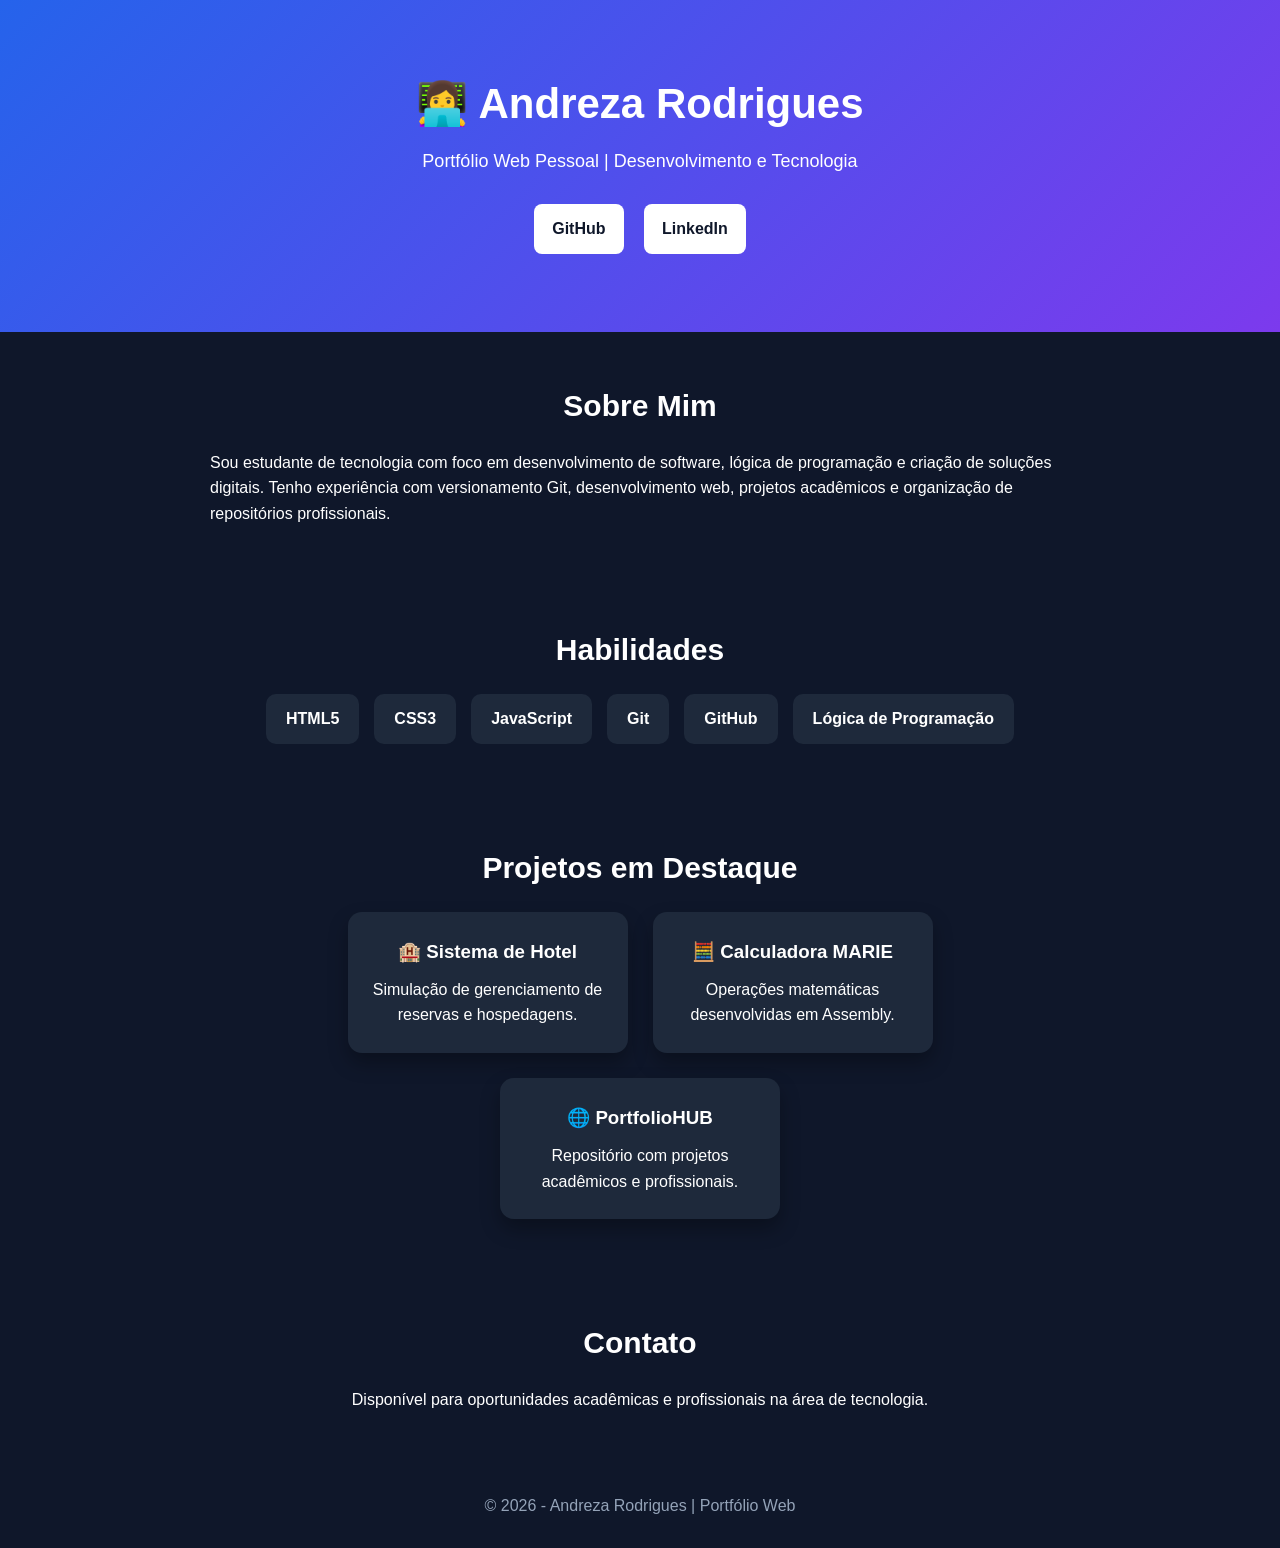
==== index.html @ 095d1781 "Update index.html" ====
<!DOCTYPE html>
<html lang="pt-BR">
<head>
  <meta charset="UTF-8">
  <meta name="viewport" content="width=device-width, initial-scale=1.0">
  <title>Portfólio Web | Andreza Rodrigues</title>

  <style>
    * {
      margin: 0;
      padding: 0;
      box-sizing: border-box;
      font-family: Arial, sans-serif;
    }

    body {
      background: #0f172a;
      color: white;
      line-height: 1.6;
    }

    header {
      text-align: center;
      padding: 70px 20px;
      background: linear-gradient(135deg, #2563eb, #7c3aed);
    }

    header h1 {
      font-size: 42px;
      margin-bottom: 10px;
    }

    header p {
      font-size: 18px;
      margin-bottom: 20px;
    }

    .btn {
      display: inline-block;
      padding: 12px 18px;
      background: white;
      color: #0f172a;
      text-decoration: none;
      border-radius: 8px;
      font-weight: bold;
      margin: 8px;
    }

    .btn:hover {
      background: #e2e8f0;
    }

    section {
      max-width: 900px;
      margin: auto;
      padding: 50px 20px;
    }

    h2 {
      margin-bottom: 20px;
      font-size: 30px;
      text-align: center;
    }

    .skills {
      display: flex;
      flex-wrap: wrap;
      justify-content: center;
      gap: 15px;
    }

    .skill {
      background: #1e293b;
      padding: 12px 20px;
      border-radius: 10px;
      font-weight: bold;
    }

    .projetos {
      display: flex;
      flex-wrap: wrap;
      justify-content: center;
      gap: 25px;
    }

    .card {
      width: 280px;
      background: #1e293b;
      padding: 25px;
      border-radius: 14px;
      text-align: center;
      box-shadow: 0 10px 20px rgba(0,0,0,0.3);
    }

    .card h3 {
      margin-bottom: 10px;
    }

    footer {
      text-align: center;
      padding: 30px;
      color: #94a3b8;
    }
  </style>
</head>

<body>

  <header>
    <h1>👩‍💻 Andreza Rodrigues</h1>
    <p>Portfólio Web Pessoal | Desenvolvimento e Tecnologia</p>

    <a class="btn" href="https://github.com/andreza-rc" target="_blank">
      GitHub
    </a>

    <a class="btn" href="#" target="_blank">
      LinkedIn
    </a>
  </header>

  <section>
    <h2>Sobre Mim</h2>
    <p>
      Sou estudante de tecnologia com foco em desenvolvimento de software,
      lógica de programação e criação de soluções digitais.
      Tenho experiência com versionamento Git, desenvolvimento web,
      projetos acadêmicos e organização de repositórios profissionais.
    </p>
  </section>

  <section>
    <h2>Habilidades</h2>

    <div class="skills">
      <div class="skill">HTML5</div>
      <div class="skill">CSS3</div>
      <div class="skill">JavaScript</div>
      <div class="skill">Git</div>
      <div class="skill">GitHub</div>
      <div class="skill">Lógica de Programação</div>
    </div>
  </section>

  <section>
    <h2>Projetos em Destaque</h2>

    <div class="projetos">

      <div class="card">
        <h3>🏨 Sistema de Hotel</h3>
        <p>Simulação de gerenciamento de reservas e hospedagens.</p>
      </div>

      <div class="card">
        <h3>🧮 Calculadora MARIE</h3>
        <p>Operações matemáticas desenvolvidas em Assembly.</p>
      </div>

      <div class="card">
        <h3>🌐 PortfolioHUB</h3>
        <p>Repositório com projetos acadêmicos e profissionais.</p>
      </div>

    </div>
  </section>

  <section>
    <h2>Contato</h2>
    <p style="text-align: center;">
      Disponível para oportunidades acadêmicas e profissionais na área de tecnologia.
    </p>
  </section>

  <footer>
    © 2026 - Andreza Rodrigues | Portfólio Web
  </footer>

</body>
</html>
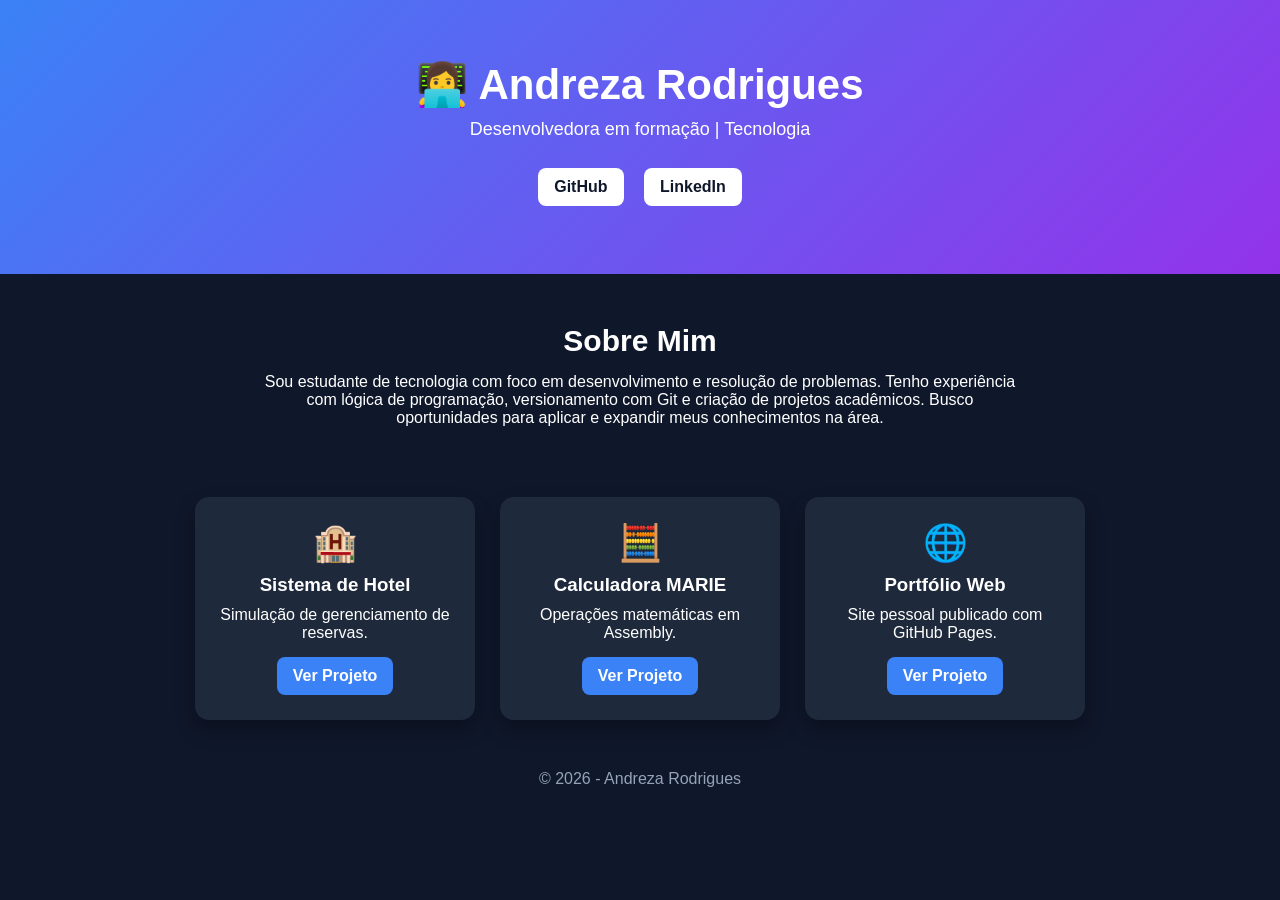
==== commit 39330d87: "Update index.html" ====
--- a/index.html
+++ b/index.html
@@ -3,7 +3,7 @@
 <head>
   <meta charset="UTF-8">
   <meta name="viewport" content="width=device-width, initial-scale=1.0">
-  <title>Portfólio Web | Andreza Rodrigues</title>
+  <title>PortfolioHUB | Andreza Rodrigues</title>
 
   <style>
     * {
@@ -16,13 +16,12 @@
     body {
       background: #0f172a;
       color: white;
-      line-height: 1.6;
     }
 
     header {
       text-align: center;
-      padding: 70px 20px;
-      background: linear-gradient(135deg, #2563eb, #7c3aed);
+      padding: 60px 20px;
+      background: linear-gradient(135deg, #3b82f6, #9333ea);
     }
 
     header h1 {
@@ -35,65 +34,80 @@
       margin-bottom: 20px;
     }
 
-    .btn {
+    .links a {
       display: inline-block;
-      padding: 12px 18px;
+      margin: 8px;
+      padding: 10px 16px;
       background: white;
       color: #0f172a;
       text-decoration: none;
       border-radius: 8px;
       font-weight: bold;
-      margin: 8px;
     }
 
-    .btn:hover {
+    .links a:hover {
       background: #e2e8f0;
     }
 
-    section {
-      max-width: 900px;
+    .sobre {
+      max-width: 800px;
       margin: auto;
+      text-align: center;
       padding: 50px 20px;
     }
 
-    h2 {
-      margin-bottom: 20px;
+    .sobre h2 {
       font-size: 30px;
-      text-align: center;
+      margin-bottom: 15px;
     }
 
-    .skills {
+    .container {
       display: flex;
+      justify-content: center;
       flex-wrap: wrap;
-      justify-content: center;
-      gap: 15px;
-    }
-
-    .skill {
-      background: #1e293b;
-      padding: 12px 20px;
-      border-radius: 10px;
-      font-weight: bold;
-    }
-
-    .projetos {
-      display: flex;
-      flex-wrap: wrap;
-      justify-content: center;
       gap: 25px;
+      padding: 20px;
     }
 
     .card {
       width: 280px;
       background: #1e293b;
+      border-radius: 14px;
       padding: 25px;
-      border-radius: 14px;
       text-align: center;
       box-shadow: 0 10px 20px rgba(0,0,0,0.3);
+      transition: 0.3s;
+    }
+
+    .card:hover {
+      transform: translateY(-8px);
+    }
+
+    .icon {
+      font-size: 36px;
+      margin-bottom: 10px;
     }
 
     .card h3 {
       margin-bottom: 10px;
+    }
+
+    .card p {
+      margin-bottom: 15px;
+    }
+
+    .btn {
+      display: inline-block;
+      padding: 10px 16px;
+      background: #3b82f6;
+      color: white;
+      text-decoration: none;
+      border-radius: 8px;
+      font-weight: bold;
+    }
+
+    .btn:hover {
+      background: #2563eb;
     }
 
     footer {
@@ -108,72 +122,56 @@
 
   <header>
     <h1>👩‍💻 Andreza Rodrigues</h1>
-    <p>Portfólio Web Pessoal | Desenvolvimento e Tecnologia</p>
+    <p>Desenvolvedora em formação | Tecnologia</p>
 
-    <a class="btn" href="https://github.com/andreza-rc" target="_blank">
-      GitHub
-    </a>
-
-    <a class="btn" href="#" target="_blank">
-      LinkedIn
-    </a>
+    <div class="links">
+      <a href="https://github.com/andreza-rc" target="_blank">GitHub</a>
+      <a href="#" target="_blank">LinkedIn</a>
+    </div>
   </header>
 
-  <section>
+  <section class="sobre">
     <h2>Sobre Mim</h2>
     <p>
-      Sou estudante de tecnologia com foco em desenvolvimento de software,
-      lógica de programação e criação de soluções digitais.
-      Tenho experiência com versionamento Git, desenvolvimento web,
-      projetos acadêmicos e organização de repositórios profissionais.
+      Sou estudante de tecnologia com foco em desenvolvimento e resolução de problemas.
+      Tenho experiência com lógica de programação, versionamento com Git e criação de projetos acadêmicos.
+      Busco oportunidades para aplicar e expandir meus conhecimentos na área.
     </p>
   </section>
 
-  <section>
-    <h2>Habilidades</h2>
+  <section class="container">
 
-    <div class="skills">
-      <div class="skill">HTML5</div>
-      <div class="skill">CSS3</div>
-      <div class="skill">JavaScript</div>
-      <div class="skill">Git</div>
-      <div class="skill">GitHub</div>
-      <div class="skill">Lógica de Programação</div>
+    <div class="card">
+      <div class="icon">🏨</div>
+      <h3>Sistema de Hotel</h3>
+      <p>Simulação de gerenciamento de reservas.</p>
+      <a class="btn" href="projetos-academicos/sistema-hotel/Sistema-hotel.txt" target="_blank">
+        Ver Projeto
+      </a>
     </div>
-  </section>
 
-  <section>
-    <h2>Projetos em Destaque</h2>
+    <div class="card">
+      <div class="icon">🧮</div>
+      <h3>Calculadora MARIE</h3>
+      <p>Operações matemáticas em Assembly.</p>
+      <a class="btn" href="projetos-academicos/calculadora-assembly-marie/" target="_blank">
+        Ver Projeto
+      </a>
+    </div>
 
-    <div class="projetos">
+    <div class="card">
+      <div class="icon">🌐</div>
+      <h3>Portfólio Web</h3>
+      <p>Site pessoal publicado com GitHub Pages.</p>
+      <a class="btn" href="projetos-pessoais/githubweb/index.html" target="_blank">
+        Ver Projeto
+      </a>
+    </div>
 
-      <div class="card">
-        <h3>🏨 Sistema de Hotel</h3>
-        <p>Simulação de gerenciamento de reservas e hospedagens.</p>
-      </div>
-
-      <div class="card">
-        <h3>🧮 Calculadora MARIE</h3>
-        <p>Operações matemáticas desenvolvidas em Assembly.</p>
-      </div>
-
-      <div class="card">
-        <h3>🌐 PortfolioHUB</h3>
-        <p>Repositório com projetos acadêmicos e profissionais.</p>
-      </div>
-
-    </div>
-  </section>
-
-  <section>
-    <h2>Contato</h2>
-    <p style="text-align: center;">
-      Disponível para oportunidades acadêmicas e profissionais na área de tecnologia.
-    </p>
   </section>
 
   <footer>
-    © 2026 - Andreza Rodrigues | Portfólio Web
+    © 2026 - Andreza Rodrigues
   </footer>
 
 </body>
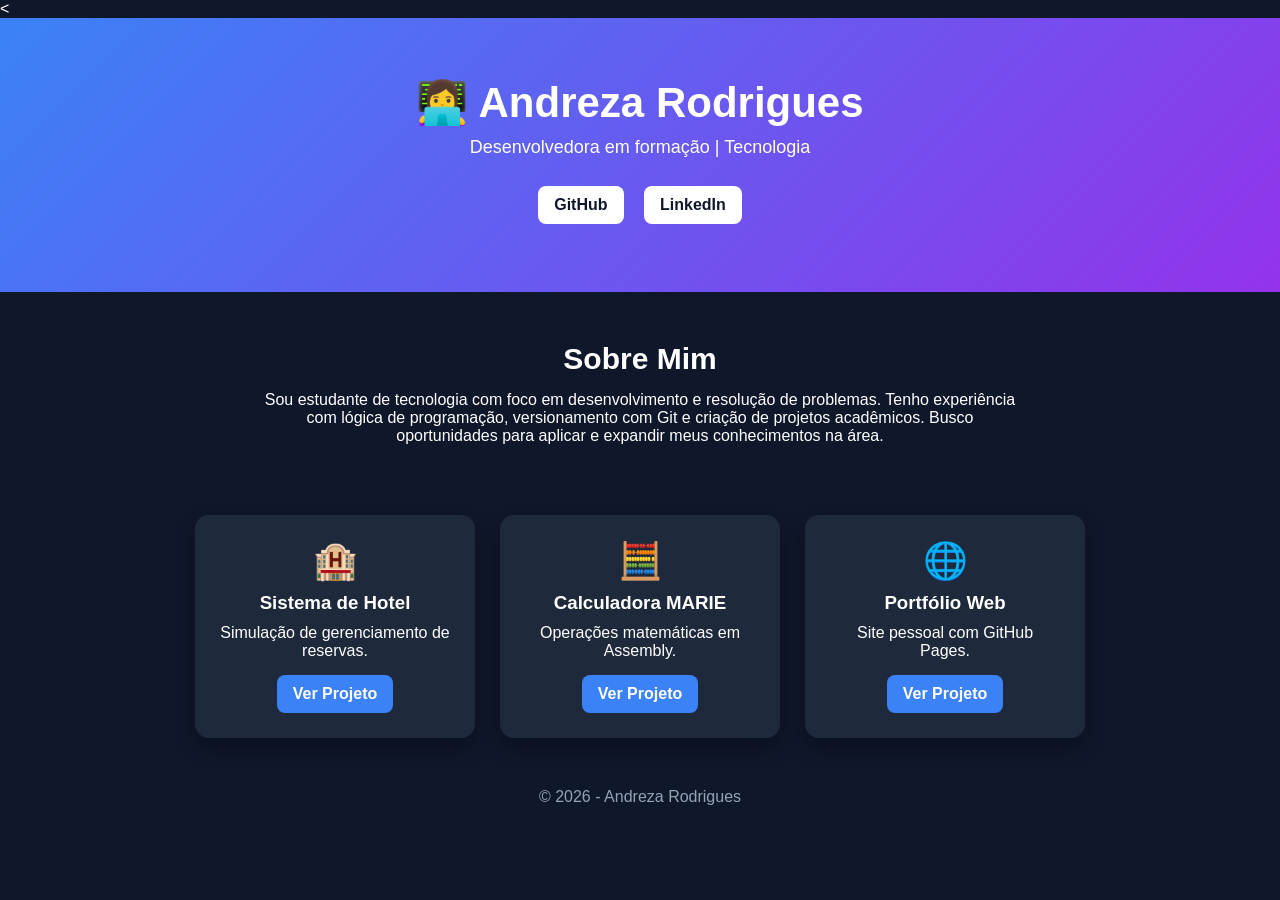
==== commit b430b19c: "Update index.html" ====
--- a/index.html
+++ b/index.html
@@ -1,9 +1,10 @@
-<!DOCTYPE html>
+<<!DOCTYPE html>
 <html lang="pt-BR">
+
 <head>
   <meta charset="UTF-8">
   <meta name="viewport" content="width=device-width, initial-scale=1.0">
-  <title>PortfolioHUB | Andreza Rodrigues</title>
+  <title>Andreza Rodrigues | Portfólio</title>
 
   <style>
     * {
@@ -57,8 +58,8 @@
     }
 
     .sobre h2 {
+      margin-bottom: 15px;
       font-size: 30px;
-      margin-bottom: 15px;
     }
 
     .container {
@@ -75,7 +76,7 @@
       border-radius: 14px;
       padding: 25px;
       text-align: center;
-      box-shadow: 0 10px 20px rgba(0,0,0,0.3);
+      box-shadow: 0 10px 20px rgba(0, 0, 0, 0.3);
       transition: 0.3s;
     }
 
@@ -145,7 +146,9 @@
       <div class="icon">🏨</div>
       <h3>Sistema de Hotel</h3>
       <p>Simulação de gerenciamento de reservas.</p>
-      <a class="btn" href="projetos-academicos/sistema-hotel/Sistema-hotel.txt" target="_blank">
+      <a class="btn"
+        href="https://andreza-rc.github.io/portfolioHUB/projetos-academicos/sistema-hotel/Sistema-hotel.txt"
+        target="_blank">
         Ver Projeto
       </a>
     </div>
@@ -154,7 +157,9 @@
       <div class="icon">🧮</div>
       <h3>Calculadora MARIE</h3>
       <p>Operações matemáticas em Assembly.</p>
-      <a class="btn" href="projetos-academicos/calculadora-assembly-marie/" target="_blank">
+      <a class="btn"
+        href="https://andreza-rc.github.io/portfolioHUB/projetos-academicos/calculadora-assembly-marie/"
+        target="_blank">
         Ver Projeto
       </a>
     </div>
@@ -162,8 +167,10 @@
     <div class="card">
       <div class="icon">🌐</div>
       <h3>Portfólio Web</h3>
-      <p>Site pessoal publicado com GitHub Pages.</p>
-      <a class="btn" href="projetos-pessoais/githubweb/index.html" target="_blank">
+      <p>Site pessoal com GitHub Pages.</p>
+      <a class="btn"
+        href="https://andreza-rc.github.io/portfolioHUB/projetos-pessoais/githubweb/"
+        target="_blank">
         Ver Projeto
       </a>
     </div>
@@ -175,4 +182,5 @@
   </footer>
 
 </body>
+
 </html>
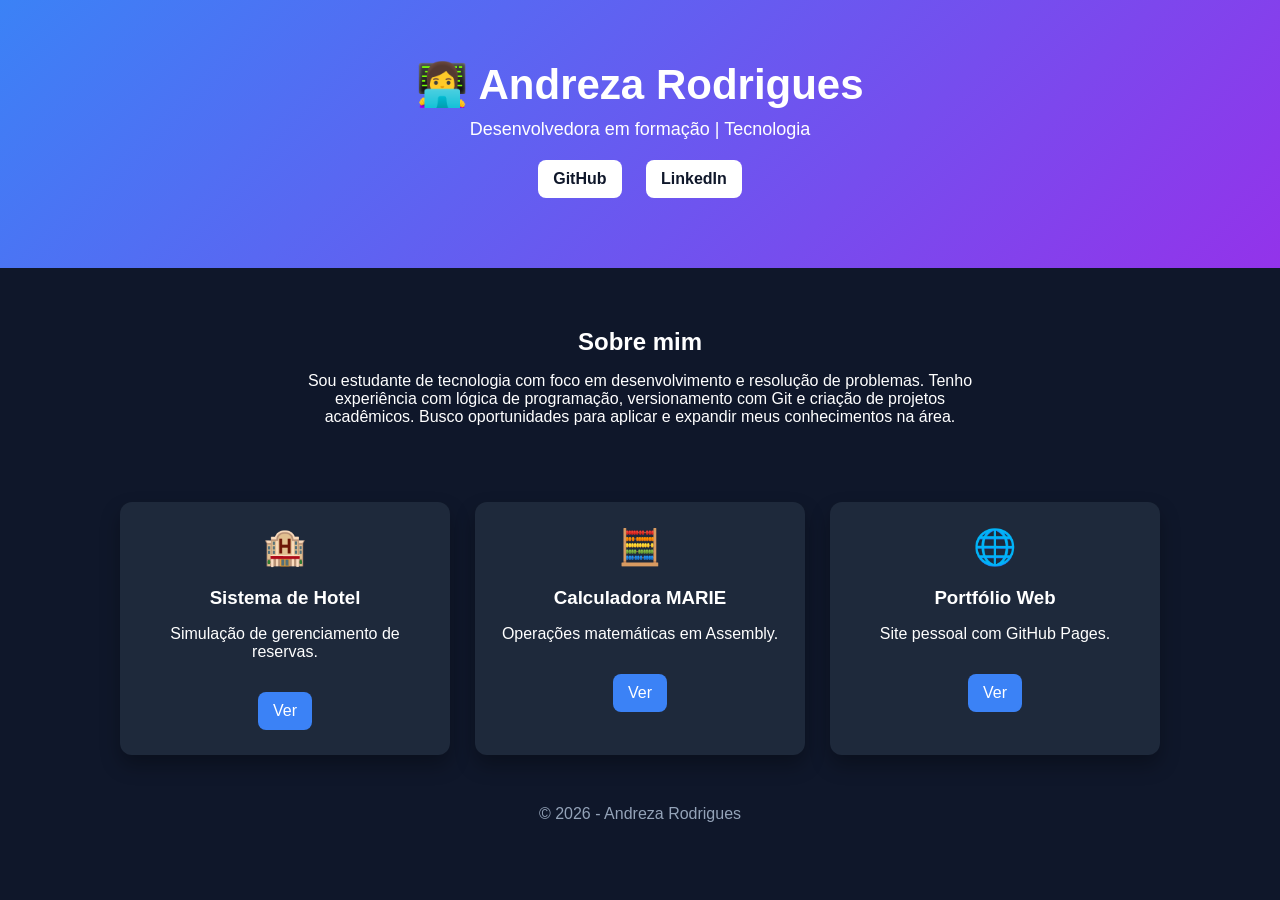
==== commit c8e99137: "Update index.html" ====
--- a/index.html
+++ b/index.html
@@ -1,20 +1,13 @@
-<<!DOCTYPE html>
-<html lang="pt-BR">
-
+<!DOCTYPE html>
+<html lang="pt-br">
 <head>
   <meta charset="UTF-8">
-  <meta name="viewport" content="width=device-width, initial-scale=1.0">
   <title>Andreza Rodrigues | Portfólio</title>
 
   <style>
-    * {
+    body {
       margin: 0;
-      padding: 0;
-      box-sizing: border-box;
       font-family: Arial, sans-serif;
-    }
-
-    body {
       background: #0f172a;
       color: white;
     }
@@ -26,19 +19,19 @@
     }
 
     header h1 {
+      margin: 0;
       font-size: 42px;
-      margin-bottom: 10px;
     }
 
     header p {
+      margin: 10px 0;
       font-size: 18px;
-      margin-bottom: 20px;
     }
 
     .links a {
+      margin: 10px;
       display: inline-block;
-      margin: 8px;
-      padding: 10px 16px;
+      padding: 10px 15px;
       background: white;
       color: #0f172a;
       text-decoration: none;
@@ -51,15 +44,14 @@
     }
 
     .sobre {
-      max-width: 800px;
+      text-align: center;
+      padding: 40px 20px;
+      max-width: 700px;
       margin: auto;
-      text-align: center;
-      padding: 50px 20px;
     }
 
     .sobre h2 {
-      margin-bottom: 15px;
-      font-size: 30px;
+      margin-bottom: 10px;
     }
 
     .container {
@@ -71,13 +63,13 @@
     }
 
     .card {
+      background: #1e293b;
+      border-radius: 12px;
+      padding: 25px;
       width: 280px;
-      background: #1e293b;
-      border-radius: 14px;
-      padding: 25px;
       text-align: center;
-      box-shadow: 0 10px 20px rgba(0, 0, 0, 0.3);
       transition: 0.3s;
+      box-shadow: 0 10px 20px rgba(0,0,0,0.3);
     }
 
     .card:hover {
@@ -85,7 +77,7 @@
     }
 
     .icon {
-      font-size: 36px;
+      font-size: 35px;
       margin-bottom: 10px;
     }
 
@@ -93,18 +85,14 @@
       margin-bottom: 10px;
     }
 
-    .card p {
-      margin-bottom: 15px;
-    }
-
     .btn {
       display: inline-block;
-      padding: 10px 16px;
+      margin-top: 15px;
+      padding: 10px 15px;
       background: #3b82f6;
       color: white;
       text-decoration: none;
       border-radius: 8px;
-      font-weight: bold;
     }
 
     .btn:hover {
@@ -121,66 +109,53 @@
 
 <body>
 
-  <header>
-    <h1>👩‍💻 Andreza Rodrigues</h1>
-    <p>Desenvolvedora em formação | Tecnologia</p>
+<header>
+  <h1>👩‍💻 Andreza Rodrigues</h1>
+  <p>Desenvolvedora em formação | Tecnologia</p>
 
-    <div class="links">
-      <a href="https://github.com/andreza-rc" target="_blank">GitHub</a>
-      <a href="#" target="_blank">LinkedIn</a>
-    </div>
-  </header>
+  <div class="links">
+    <a href="https://github.com/andreza-rc">GitHub</a>
+    <a href="#">LinkedIn</a>
+  </div>
+</header>
 
-  <section class="sobre">
-    <h2>Sobre Mim</h2>
-    <p>
-      Sou estudante de tecnologia com foco em desenvolvimento e resolução de problemas.
-      Tenho experiência com lógica de programação, versionamento com Git e criação de projetos acadêmicos.
-      Busco oportunidades para aplicar e expandir meus conhecimentos na área.
-    </p>
-  </section>
+<section class="sobre">
+  <h2>Sobre mim</h2>
+  <p>
+    Sou estudante de tecnologia com foco em desenvolvimento e resolução de problemas.
+    Tenho experiência com lógica de programação, versionamento com Git e criação de projetos acadêmicos.
+    Busco oportunidades para aplicar e expandir meus conhecimentos na área.
+  </p>
+</section>
 
-  <section class="container">
+<section class="container">
 
-    <div class="card">
-      <div class="icon">🏨</div>
-      <h3>Sistema de Hotel</h3>
-      <p>Simulação de gerenciamento de reservas.</p>
-      <a class="btn"
-        href="https://andreza-rc.github.io/portfolioHUB/projetos-academicos/sistema-hotel/Sistema-hotel.txt"
-        target="_blank">
-        Ver Projeto
-      </a>
-    </div>
+  <div class="card">
+    <div class="icon">🏨</div>
+    <h3>Sistema de Hotel</h3>
+    <p>Simulação de gerenciamento de reservas.</p>
+    <a class="btn" href="projetos-academicos/sistema-hotel/Sistema-hotel.txt">Ver</a>
+  </div>
 
-    <div class="card">
-      <div class="icon">🧮</div>
-      <h3>Calculadora MARIE</h3>
-      <p>Operações matemáticas em Assembly.</p>
-      <a class="btn"
-        href="https://andreza-rc.github.io/portfolioHUB/projetos-academicos/calculadora-assembly-marie/"
-        target="_blank">
-        Ver Projeto
-      </a>
-    </div>
+  <div class="card">
+    <div class="icon">🧮</div>
+    <h3>Calculadora MARIE</h3>
+    <p>Operações matemáticas em Assembly.</p>
+    <a class="btn" href="projetos-academicos/calculadora-assembly-marie/">Ver</a>
+  </div>
 
-    <div class="card">
-      <div class="icon">🌐</div>
-      <h3>Portfólio Web</h3>
-      <p>Site pessoal com GitHub Pages.</p>
-      <a class="btn"
-        href="https://andreza-rc.github.io/portfolioHUB/projetos-pessoais/githubweb/"
-        target="_blank">
-        Ver Projeto
-      </a>
-    </div>
+  <div class="card">
+    <div class="icon">🌐</div>
+    <h3>Portfólio Web</h3>
+    <p>Site pessoal com GitHub Pages.</p>
+    <a class="btn" href="projetos-pessoais/githubweb/index.html">Ver</a>
+  </div>
 
-  </section>
+</section>
 
-  <footer>
-    © 2026 - Andreza Rodrigues
-  </footer>
+<footer>
+  © 2026 - Andreza Rodrigues
+</footer>
 
 </body>
-
 </html>
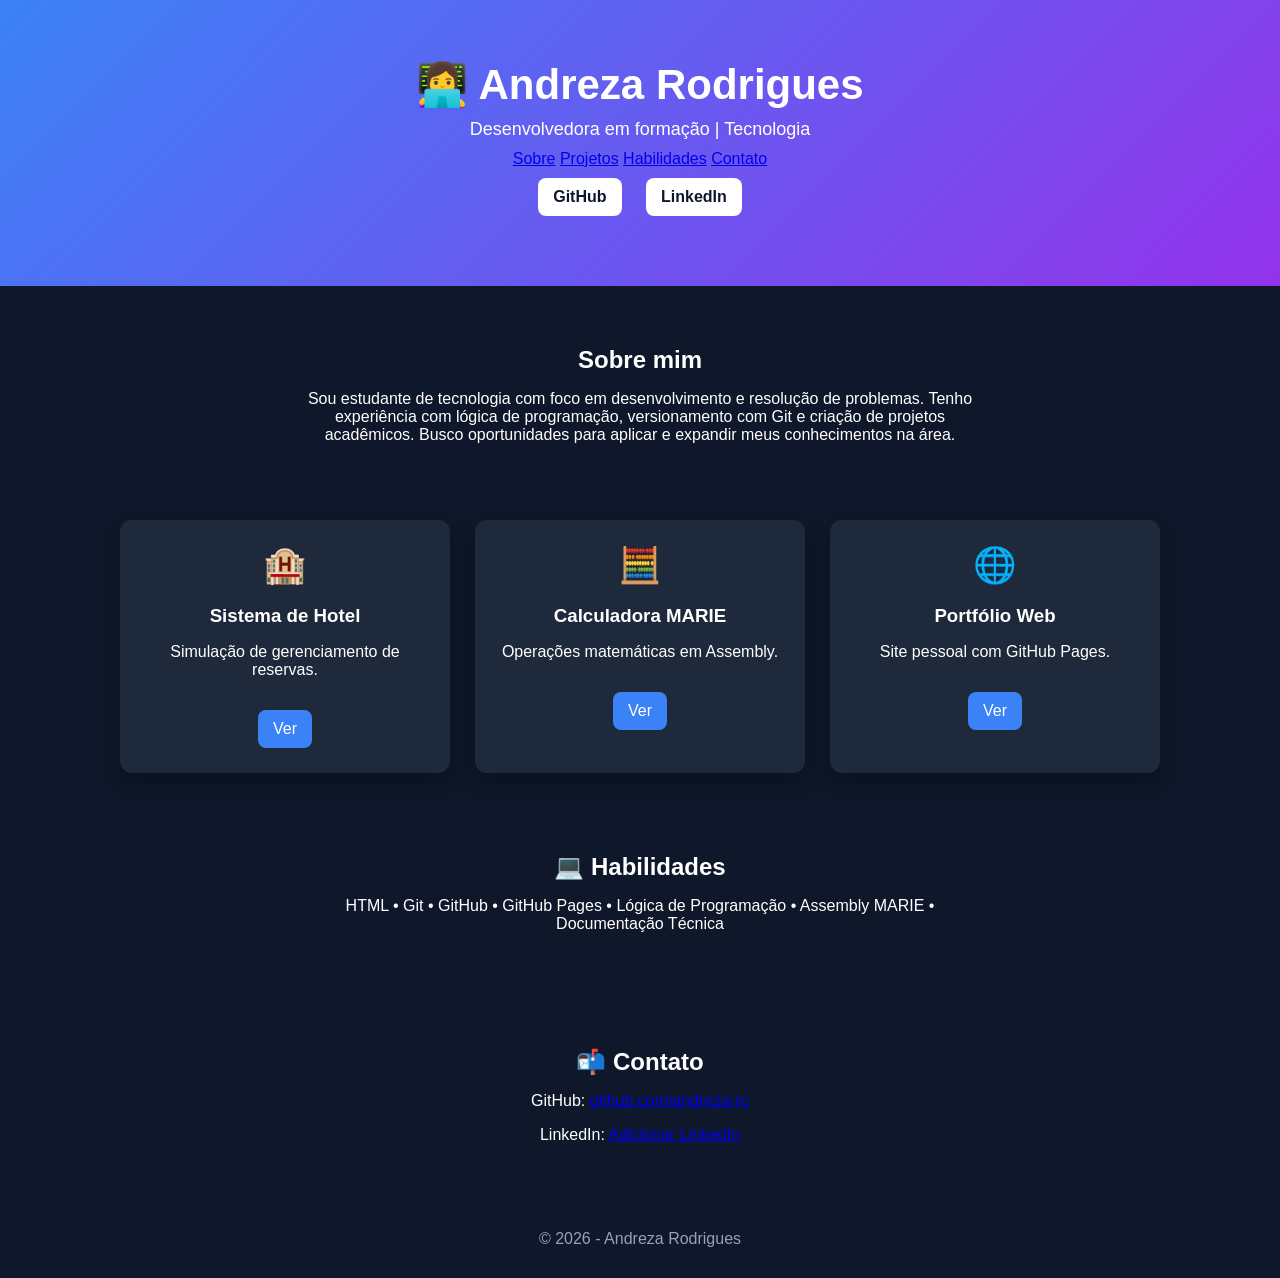
==== commit 9549bfcf: "Update index.html" ====
--- a/index.html
+++ b/index.html
@@ -112,6 +112,12 @@
 <header>
   <h1>👩‍💻 Andreza Rodrigues</h1>
   <p>Desenvolvedora em formação | Tecnologia</p>
+  <nav>
+  <a href="#sobre">Sobre</a>
+  <a href="#projetos">Projetos</a>
+  <a href="#habilidades">Habilidades</a>
+  <a href="#contato">Contato</a>
+</nav>
 
   <div class="links">
     <a href="https://github.com/andreza-rc">GitHub</a>
@@ -119,7 +125,7 @@
   </div>
 </header>
 
-<section class="sobre">
+<section class="sobre" id="sobre">
   <h2>Sobre mim</h2>
   <p>
     Sou estudante de tecnologia com foco em desenvolvimento e resolução de problemas.
@@ -128,7 +134,7 @@
   </p>
 </section>
 
-<section class="container">
+<section class="container" id="projetos">
 
   <div class="card">
     <div class="icon">🏨</div>
@@ -148,9 +154,36 @@
     <div class="icon">🌐</div>
     <h3>Portfólio Web</h3>
     <p>Site pessoal com GitHub Pages.</p>
-    <a class="btn" href="projetos-pessoais/githubweb/index.html">Ver</a>
+    <a class="btn" href="projetos-pessoais/site-portifolio/index.html">Ver</a>
   </div>
 
+</section>
+
+<section id="habilidades" class="sobre">
+  <h2>💻 Habilidades</h2>
+
+  <p>
+    HTML • Git • GitHub • GitHub Pages • Lógica de Programação •
+    Assembly MARIE • Documentação Técnica
+  </p>
+</section>
+
+<section id="contato" class="sobre">
+  <h2>📬 Contato</h2>
+
+  <p>
+    GitHub:
+    <a href="https://github.com/andreza-rc" target="_blank">
+      github.com/andreza-rc
+    </a>
+  </p>
+
+  <p>
+    LinkedIn:
+    <a href="#" target="_blank">
+      Adicionar LinkedIn
+    </a>
+  </p>
 </section>
 
 <footer>
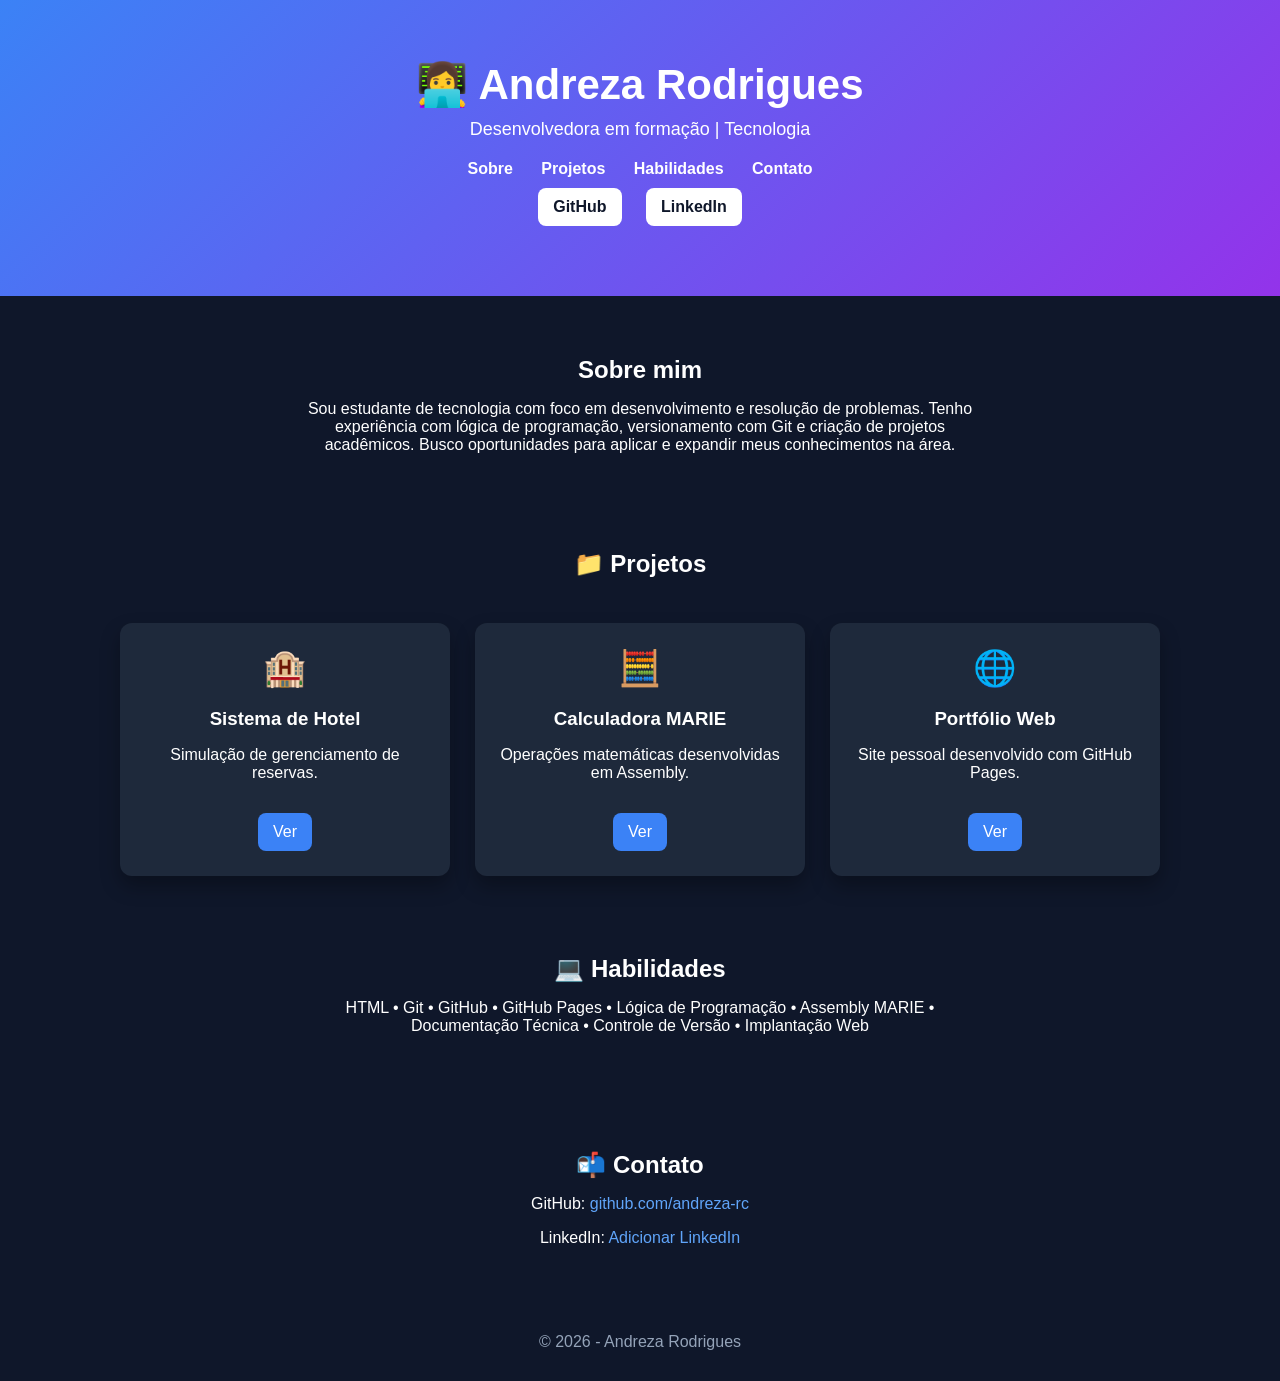
==== commit 8e514fef: "Update index.html Melhora layout do PortfolioHUB e adiciona navegação profissional" ====
--- a/index.html
+++ b/index.html
@@ -1,7 +1,9 @@
 <!DOCTYPE html>
 <html lang="pt-br">
+
 <head>
   <meta charset="UTF-8">
+  <meta name="viewport" content="width=device-width, initial-scale=1.0">
   <title>Andreza Rodrigues | Portfólio</title>
 
   <style>
@@ -28,6 +30,27 @@
       font-size: 18px;
     }
 
+    /* ===== MENU ===== */
+
+    nav {
+      margin-top: 20px;
+    }
+
+    nav a {
+      color: white;
+      text-decoration: none;
+      margin: 0 12px;
+      font-weight: bold;
+      transition: 0.3s;
+    }
+
+    nav a:hover {
+      text-decoration: underline;
+      color: #dbeafe;
+    }
+
+    /* ===== LINKS ===== */
+
     .links a {
       margin: 10px;
       display: inline-block;
@@ -37,11 +60,15 @@
       text-decoration: none;
       border-radius: 8px;
       font-weight: bold;
+      transition: 0.3s;
     }
 
     .links a:hover {
       background: #e2e8f0;
-    }
+      transform: translateY(-2px);
+    }
+
+    /* ===== SEÇÕES ===== */
 
     .sobre {
       text-align: center;
@@ -53,6 +80,8 @@
     .sobre h2 {
       margin-bottom: 10px;
     }
+
+    /* ===== PROJETOS ===== */
 
     .container {
       display: flex;
@@ -62,6 +91,12 @@
       padding: 20px;
     }
 
+    .titulo-projetos {
+      width: 100%;
+      text-align: center;
+      margin-bottom: 20px;
+    }
+
     .card {
       background: #1e293b;
       border-radius: 12px;
@@ -69,7 +104,7 @@
       width: 280px;
       text-align: center;
       transition: 0.3s;
-      box-shadow: 0 10px 20px rgba(0,0,0,0.3);
+      box-shadow: 0 10px 20px rgba(0, 0, 0, 0.3);
     }
 
     .card:hover {
@@ -84,6 +119,8 @@
     .card h3 {
       margin-bottom: 10px;
     }
+
+    /* ===== BOTÕES ===== */
 
     .btn {
       display: inline-block;
@@ -93,12 +130,27 @@
       color: white;
       text-decoration: none;
       border-radius: 8px;
+      transition: 0.3s;
     }
 
     .btn:hover {
       background: #2563eb;
     }
 
+    /* ===== CONTATO ===== */
+
+    #contato a {
+      color: #60a5fa;
+      text-decoration: none;
+    }
+
+    #contato a:hover {
+      color: #93c5fd;
+      text-decoration: underline;
+    }
+
+    /* ===== RODAPÉ ===== */
+
     footer {
       text-align: center;
       padding: 30px;
@@ -109,86 +161,119 @@
 
 <body>
 
-<header>
-  <h1>👩‍💻 Andreza Rodrigues</h1>
-  <p>Desenvolvedora em formação | Tecnologia</p>
-  <nav>
-  <a href="#sobre">Sobre</a>
-  <a href="#projetos">Projetos</a>
-  <a href="#habilidades">Habilidades</a>
-  <a href="#contato">Contato</a>
-</nav>
-
-  <div class="links">
-    <a href="https://github.com/andreza-rc">GitHub</a>
-    <a href="#">LinkedIn</a>
-  </div>
-</header>
-
-<section class="sobre" id="sobre">
-  <h2>Sobre mim</h2>
-  <p>
-    Sou estudante de tecnologia com foco em desenvolvimento e resolução de problemas.
-    Tenho experiência com lógica de programação, versionamento com Git e criação de projetos acadêmicos.
-    Busco oportunidades para aplicar e expandir meus conhecimentos na área.
-  </p>
-</section>
-
-<section class="container" id="projetos">
-
-  <div class="card">
-    <div class="icon">🏨</div>
-    <h3>Sistema de Hotel</h3>
-    <p>Simulação de gerenciamento de reservas.</p>
-    <a class="btn" href="projetos-academicos/sistema-hotel/Sistema-hotel.txt">Ver</a>
-  </div>
-
-  <div class="card">
-    <div class="icon">🧮</div>
-    <h3>Calculadora MARIE</h3>
-    <p>Operações matemáticas em Assembly.</p>
-    <a class="btn" href="projetos-academicos/calculadora-assembly-marie/">Ver</a>
-  </div>
-
-  <div class="card">
-    <div class="icon">🌐</div>
-    <h3>Portfólio Web</h3>
-    <p>Site pessoal com GitHub Pages.</p>
-    <a class="btn" href="projetos-pessoais/site-portifolio/index.html">Ver</a>
-  </div>
-
-</section>
-
-<section id="habilidades" class="sobre">
-  <h2>💻 Habilidades</h2>
-
-  <p>
-    HTML • Git • GitHub • GitHub Pages • Lógica de Programação •
-    Assembly MARIE • Documentação Técnica
-  </p>
-</section>
-
-<section id="contato" class="sobre">
-  <h2>📬 Contato</h2>
-
-  <p>
-    GitHub:
-    <a href="https://github.com/andreza-rc" target="_blank">
-      github.com/andreza-rc
-    </a>
-  </p>
-
-  <p>
-    LinkedIn:
-    <a href="#" target="_blank">
-      Adicionar LinkedIn
-    </a>
-  </p>
-</section>
-
-<footer>
-  © 2026 - Andreza Rodrigues
-</footer>
-
+  <header>
+    <h1>👩‍💻 Andreza Rodrigues</h1>
+    <p>Desenvolvedora em formação | Tecnologia</p>
+
+    <nav>
+      <a href="#sobre">Sobre</a>
+      <a href="#projetos">Projetos</a>
+      <a href="#habilidades">Habilidades</a>
+      <a href="#contato">Contato</a>
+    </nav>
+
+    <div class="links">
+      <a href="https://github.com/andreza-rc" target="_blank">GitHub</a>
+      <a href="#" target="_blank">LinkedIn</a>
+    </div>
+  </header>
+
+  <section class="sobre" id="sobre">
+    <h2>Sobre mim</h2>
+
+    <p>
+      Sou estudante de tecnologia com foco em desenvolvimento e resolução de problemas.
+      Tenho experiência com lógica de programação, versionamento com Git e criação de projetos acadêmicos.
+      Busco oportunidades para aplicar e expandir meus conhecimentos na área.
+    </p>
+  </section>
+
+  <section class="container" id="projetos">
+
+    <h2 class="titulo-projetos">📁 Projetos</h2>
+
+    <div class="card">
+      <div class="icon">🏨</div>
+
+      <h3>Sistema de Hotel</h3>
+
+      <p>
+        Simulação de gerenciamento de reservas.
+      </p>
+
+      <a class="btn"
+        href="projetos-academicos/sistema-hotel/Sistema-hotel.txt">
+        Ver
+      </a>
+    </div>
+
+    <div class="card">
+      <div class="icon">🧮</div>
+
+      <h3>Calculadora MARIE</h3>
+
+      <p>
+        Operações matemáticas desenvolvidas em Assembly.
+      </p>
+
+      <a class="btn"
+        href="projetos-academicos/calculadora-assembly-marie/">
+        Ver
+      </a>
+    </div>
+
+    <div class="card">
+      <div class="icon">🌐</div>
+
+      <h3>Portfólio Web</h3>
+
+      <p>
+        Site pessoal desenvolvido com GitHub Pages.
+      </p>
+
+      <a class="btn"
+        href="projetos-pessoais/site-portifolio/index.html">
+        Ver
+      </a>
+    </div>
+
+  </section>
+
+  <section id="habilidades" class="sobre">
+    <h2>💻 Habilidades</h2>
+
+    <p>
+      HTML • Git • GitHub • GitHub Pages •
+      Lógica de Programação • Assembly MARIE •
+      Documentação Técnica • Controle de Versão •
+      Implantação Web
+    </p>
+  </section>
+
+  <section id="contato" class="sobre">
+    <h2>📬 Contato</h2>
+
+    <p>
+      GitHub:
+      <a href="https://github.com/andreza-rc" target="_blank">
+        github.com/andreza-rc
+      </a>
+    </p>
+
+    <p>
+      LinkedIn:
+      <a href="#" target="_blank">
+        Adicionar LinkedIn
+      </a>
+    </p>
+  </section>
+
+  <footer>
+    © 2026 - Andreza Rodrigues
+  </footer>
+
+</body>
+
+</html>
 </body>
 </html>
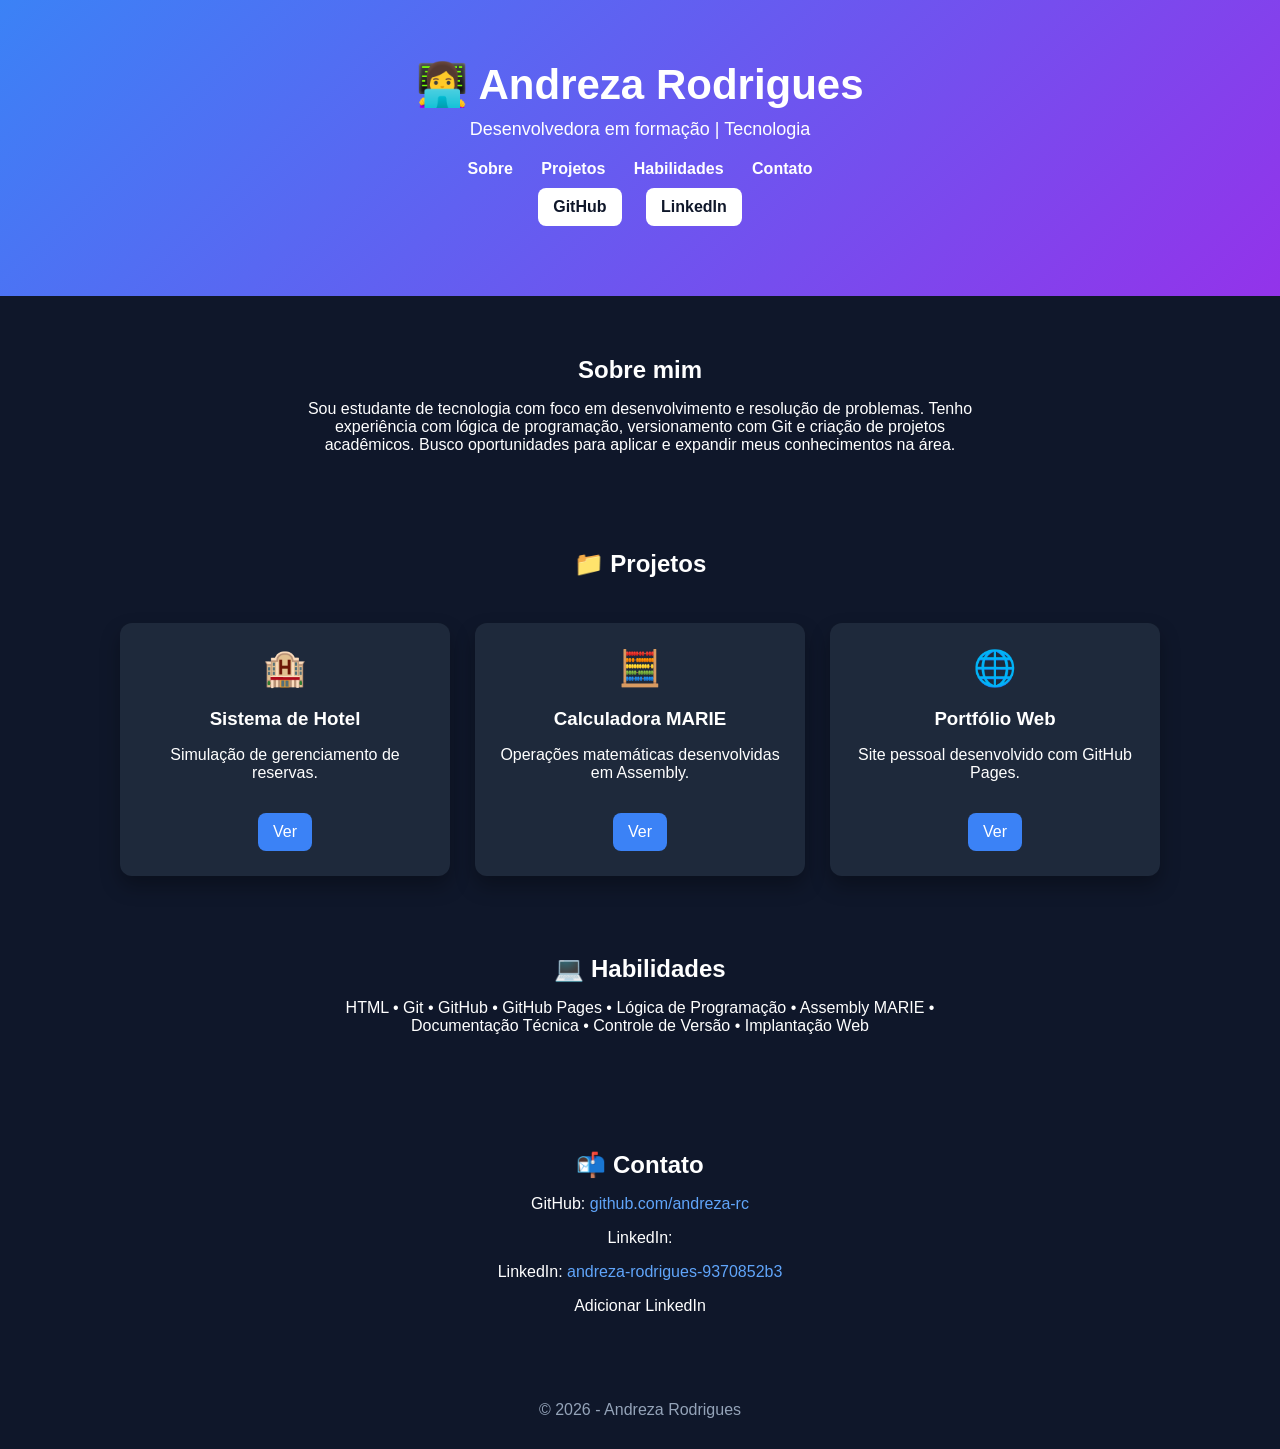
==== commit 5c5ca898: "Update index.html" ====
--- a/index.html
+++ b/index.html
@@ -174,7 +174,9 @@
 
     <div class="links">
       <a href="https://github.com/andreza-rc" target="_blank">GitHub</a>
-      <a href="#" target="_blank">LinkedIn</a>
+     <a href="https://www.linkedin.com/in/andreza-rodrigues-9370852b3/" target="_blank">
+  LinkedIn
+</a>
     </div>
   </header>
 
@@ -262,7 +264,12 @@
 
     <p>
       LinkedIn:
-      <a href="#" target="_blank">
+  <p>
+  LinkedIn:
+  <a href="https://www.linkedin.com/in/andreza-rodrigues-9370852b3/" target="_blank">
+    andreza-rodrigues-9370852b3
+  </a>
+</p>
         Adicionar LinkedIn
       </a>
     </p>
